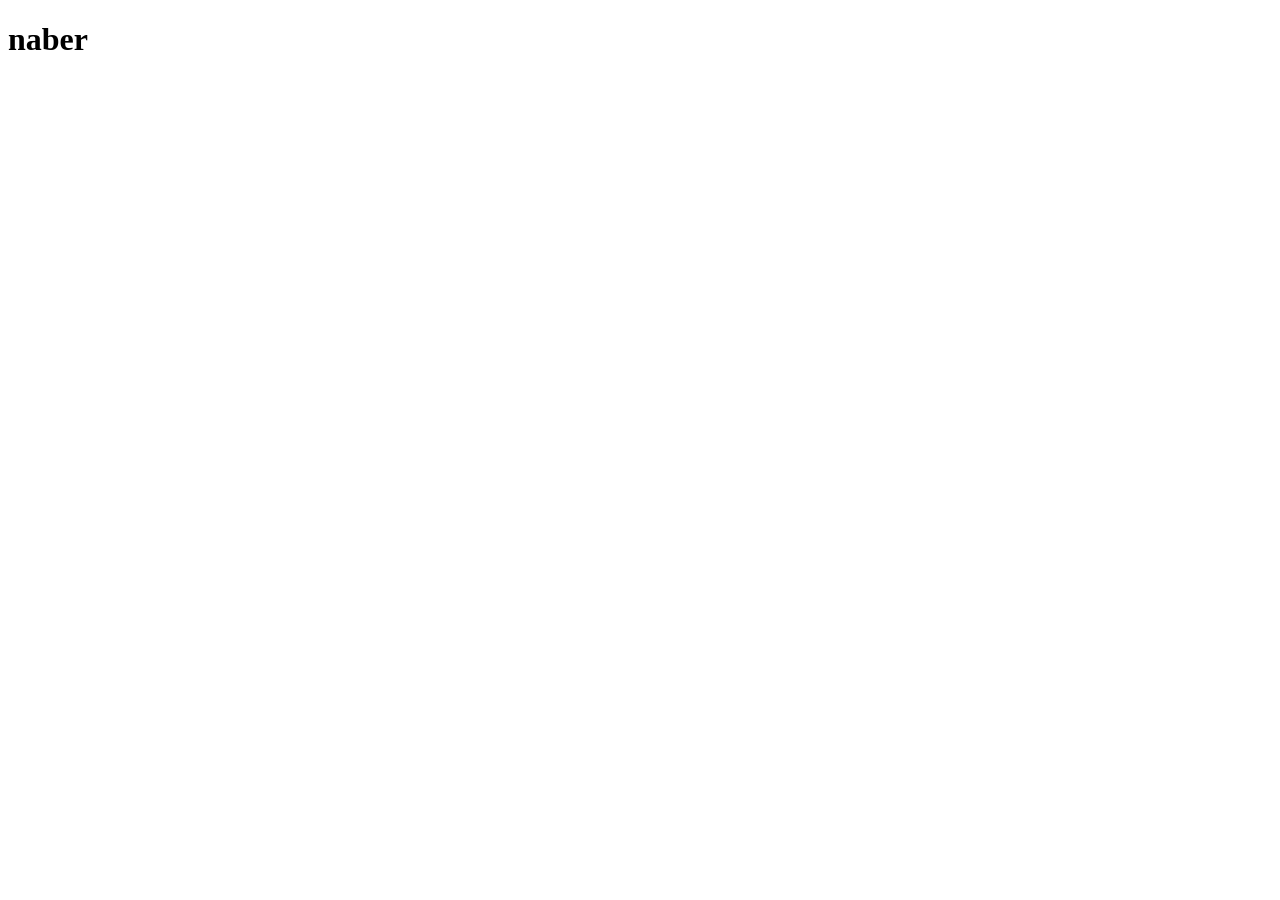
==== site/index.html @ a6cca184 "commir" ====
<!doctype html>
<html lang="tr">
<head>
    <meta charset="UTF-8">
    <meta name="viewport" content="width=device-width, initial-scale=1.0">
    <title>AIHEXSA</title>

    <link rel="stylesheet" href="css/style.css">
</head>
<body>

<h1>naber</h1>

<script src="js/app.js"></script>
</body>
</html>
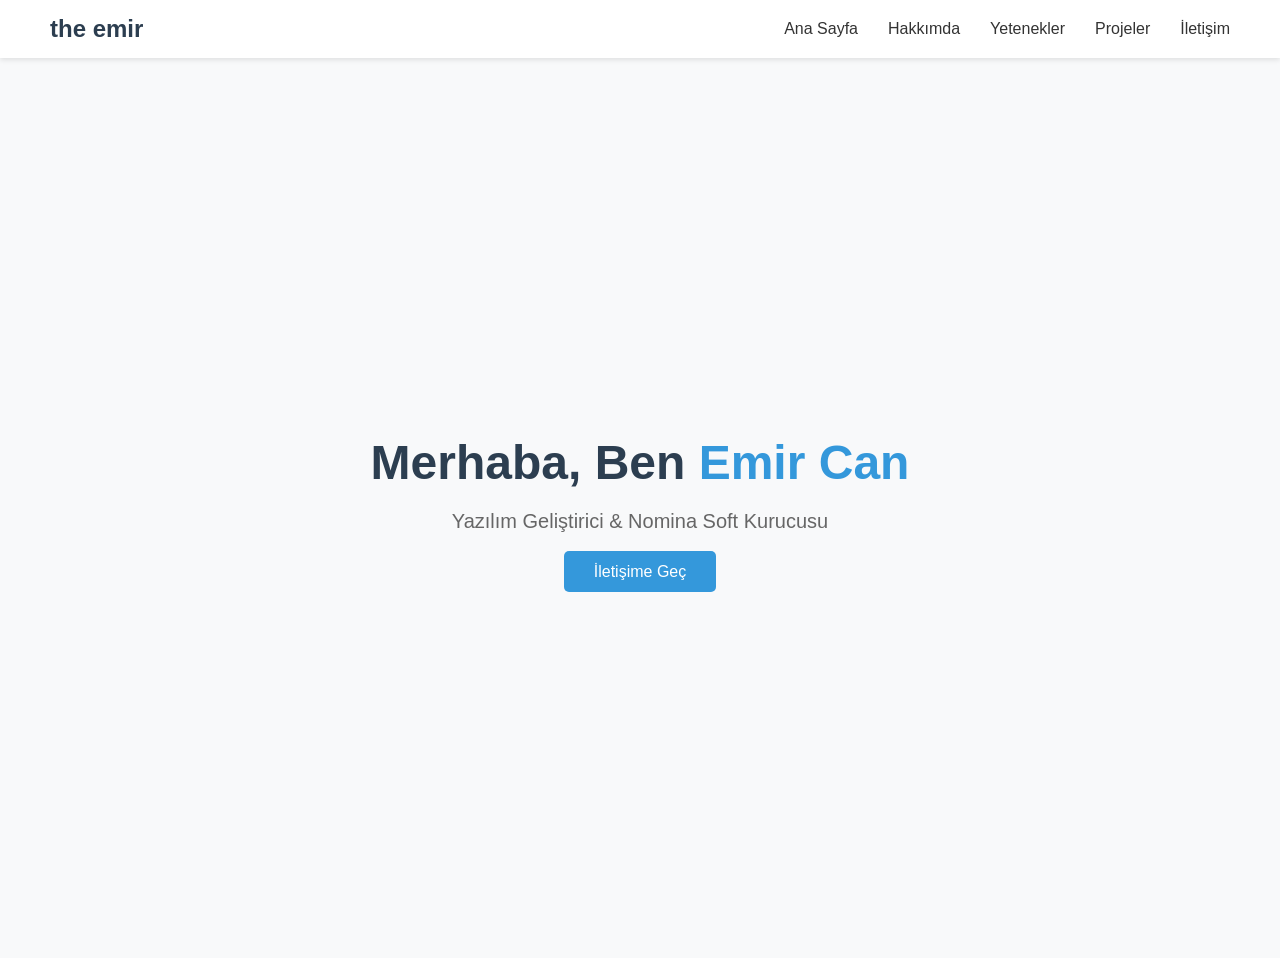
==== commit a716473c: "bla" ====
--- a/site/index.html
+++ b/site/index.html
@@ -1,16 +1,61 @@
-<!doctype html>
+<!DOCTYPE html>
 <html lang="tr">
 <head>
     <meta charset="UTF-8">
-    <meta name="viewport" content="width=device-width, initial-scale=1.0">
-    <title>AIHEXSA</title>
+    <meta name="viewport"
+          content="width=device-width, initial-scale=1.0">
 
-    <link rel="stylesheet" href="css/style.css">
+    <!-- SEO -->
+    <meta name="description"
+          content="Emir Can - Yazılım Geliştirici">
+    <meta name="keywords"
+          content="yazılım, web, mobil, Emir Can">
+    <meta name="author" content="Emir Can">
+
+    <title>Emir Can | Portfolio</title>
+
+    <!-- External CSS -->
+    <link rel="stylesheet" href="style.css">
 </head>
 <body>
 
-<h1>naber</h1>
+<!-- NAVBAR -->
+    <nav id="navbar">
 
-<script src="js/app.js"></script>
+        <div class="nav-logo">
+            <h2>the emir</h2>
+        </div>
+
+        <ul class="nav-links">
+            <li><a href="#hero">Ana Sayfa</a></li>
+            <li><a href="#hakkimda">Hakkımda</a></li>
+            <li><a href="#yetenekler">Yetenekler</a></li>
+            <li><a href="#projeler">Projeler</a></li>
+            <li><a href="#iletisim">İletişim</a></li>
+        </ul>
+
+    </nav>
+
+
+<!-- HERO -->
+<!-- HERO -->
+<section id="hero">
+    <div class="hero-content">
+        <h1>Merhaba, Ben <span>Emir Can</span></h1>
+        <p>Yazılım Geliştirici & Nomina Soft Kurucusu</p>
+        <a href="#iletisim">İletişime Geç</a>
+    </div>
+</section>
+<!-- HAKKIMDA -->
+
+<!-- YETENEKLERİM -->
+
+<!-- PROJELERİM -->
+
+<!-- İLETİŞİM -->
+
+<!-- FOOTER -->
+
+<script src="app.js"></script>
 </body>
 </html>
--- a/site/style.css
+++ b/site/style.css
@@ -0,0 +1,89 @@
+/* GENEL */
+* {
+    margin: 0;
+    padding: 0;
+    box-sizing: border-box;
+}
+
+body {
+    font-family: Arial, sans-serif;
+    color: #333;
+    background-color: #fff;
+    scroll-behavior: smooth;
+}
+
+/* NAVBAR */
+#navbar {
+    display: flex;
+    justify-content: space-between;
+    align-items: center;
+    padding: 15px 50px;
+    background-color: #fff;
+    box-shadow: 0 2px 5px rgba(0,0,0,0.1);
+    position: sticky;
+    top: 0;
+    z-index: 100;
+}
+
+#navbar .nav-logo h2 {
+    color: #2c3e50;
+    font-size: 24px;
+}
+
+#navbar .nav-links {
+    list-style: none;
+    display: flex;
+    gap: 30px;
+}
+
+#navbar .nav-links a {
+    text-decoration: none;
+    color: #333;
+    font-size: 16px;
+    font-weight: 500;
+    transition: color 0.3s;
+}
+
+#navbar .nav-links a:hover {
+    color: #3498db;
+}
+
+/* HERO */
+#hero {
+    height: 100vh;
+    display: flex;
+    justify-content: center;
+    align-items: center;
+    text-align: center;
+    background-color: #f8f9fa;
+}
+
+.hero-content h1 {
+    font-size: 48px;
+    color: #2c3e50;
+    margin-bottom: 20px;
+}
+
+.hero-content h1 span {
+    color: #3498db;
+}
+
+.hero-content p {
+    font-size: 20px;
+    color: #666;
+    margin-bottom: 30px;
+}
+
+.hero-content a {
+    text-decoration: none;
+    background-color: #3498db;
+    color: white;
+    padding: 12px 30px;
+    border-radius: 5px;
+    font-size: 16px;
+    transition: background-color 0.3s;
+}
+
+.hero-content a:hover {
+    background-color: #2980b9;
+}
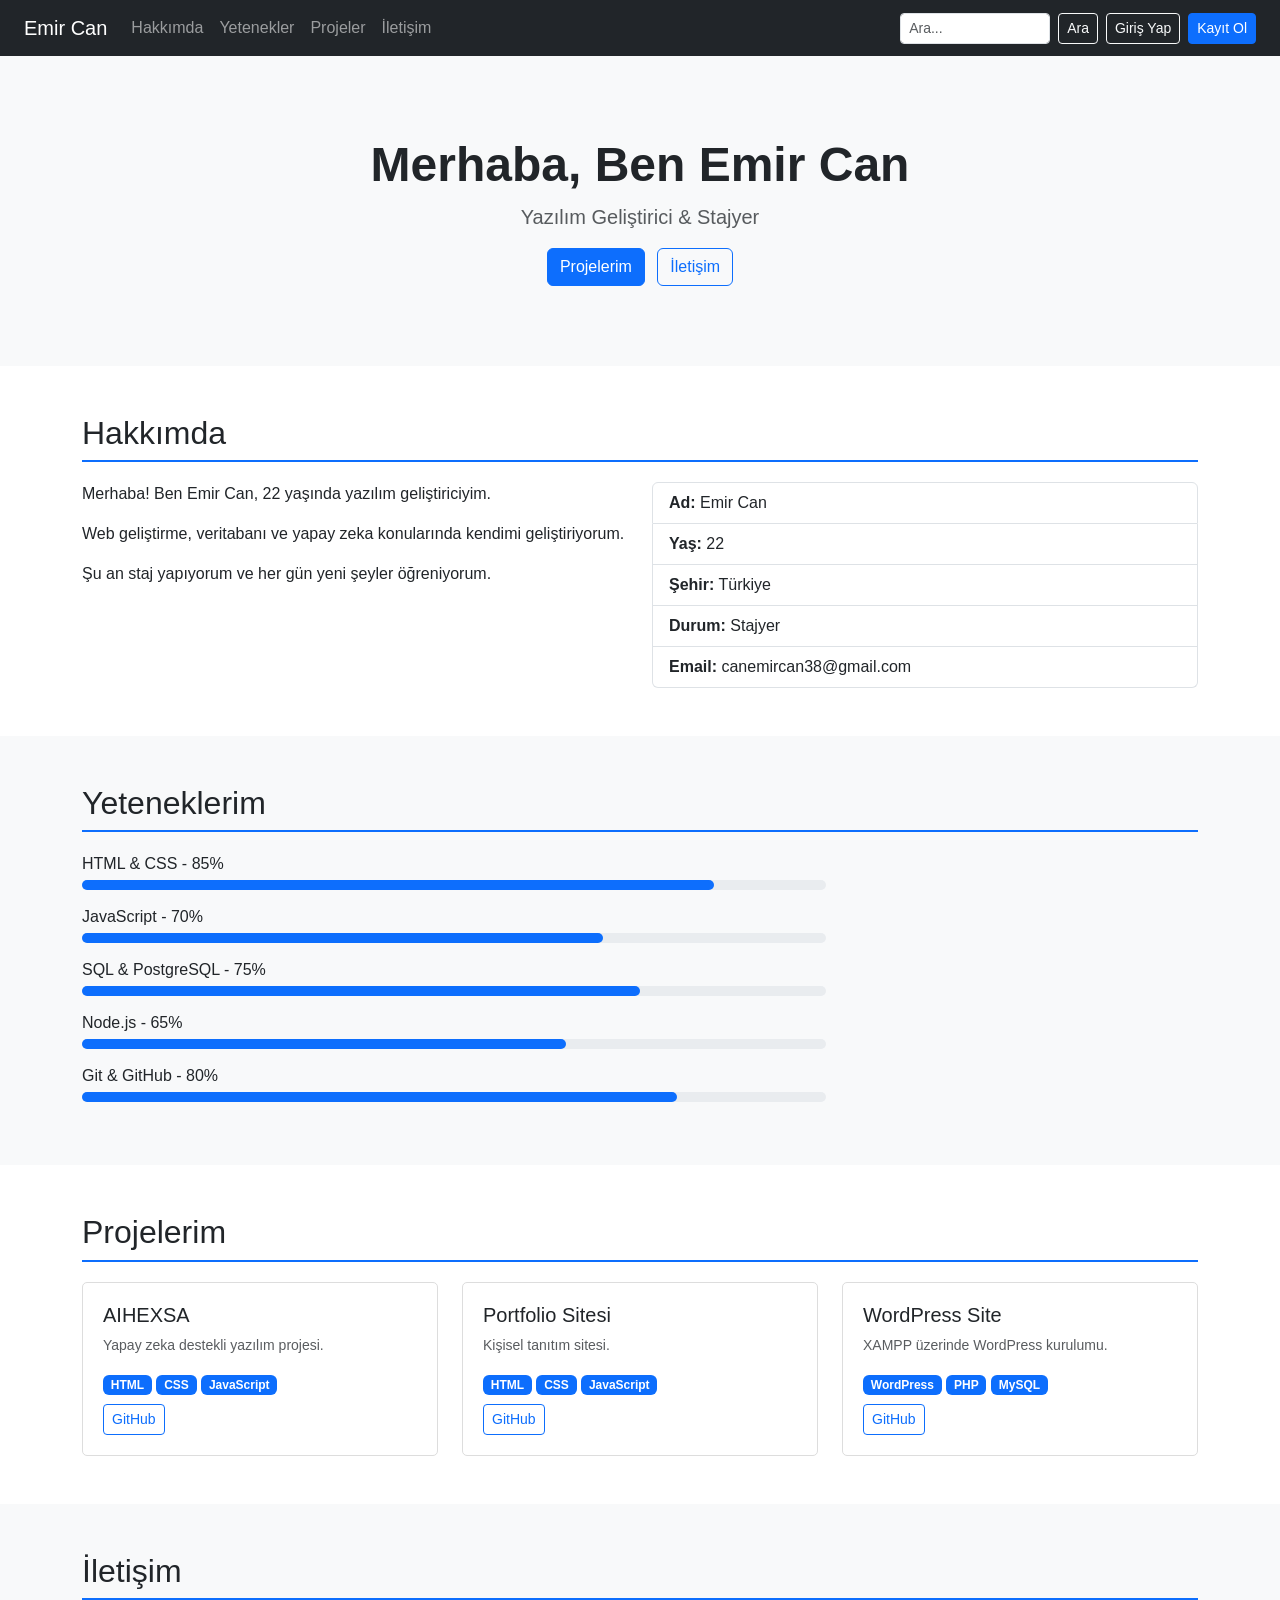
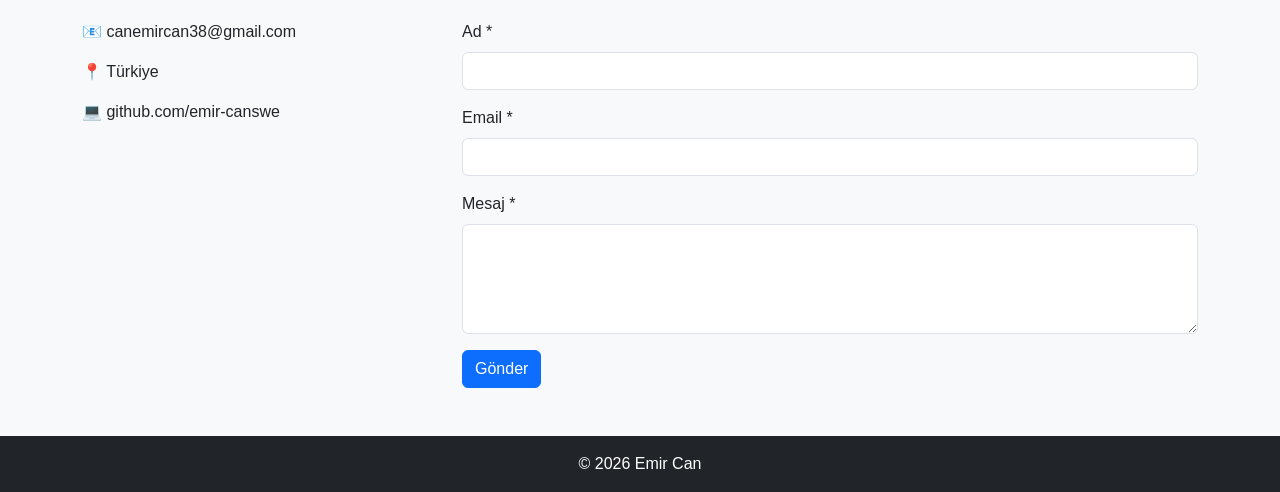
==== commit ff2d047b: "bla" ====
--- a/site/index.html
+++ b/site/index.html
@@ -2,60 +2,466 @@
 <html lang="tr">
 <head>
     <meta charset="UTF-8">
-    <meta name="viewport"
-          content="width=device-width, initial-scale=1.0">
-
-    <!-- SEO -->
-    <meta name="description"
-          content="Emir Can - Yazılım Geliştirici">
-    <meta name="keywords"
-          content="yazılım, web, mobil, Emir Can">
+    <meta name="viewport" content="width=device-width, initial-scale=1.0">
+    <meta name="description" content="Emir Can - Yazılım Geliştirici">
     <meta name="author" content="Emir Can">
-
     <title>Emir Can | Portfolio</title>
 
-    <!-- External CSS -->
-    <link rel="stylesheet" href="style.css">
+    <!-- Bootstrap 5 CSS -->
+    <link rel="stylesheet" href="https://cdn.jsdelivr.net/npm/bootstrap@5.3.0/dist/css/bootstrap.min.css">
+
+    <!-- Internal CSS -->
+    <style>
+        body {
+            font-family: Arial, sans-serif;
+        }
+
+        /* SKILL BAR */
+        .skill-bar {
+            background-color: #e9ecef;
+            height: 10px;
+            border-radius: 5px;
+            margin-bottom: 15px;
+        }
+
+        .skill-fill {
+            background-color: #0d6efd;
+            height: 10px;
+            border-radius: 5px;
+        }
+
+        /* HERO */
+        #hero {
+            background-color: #f8f9fa;
+            padding: 80px 20px;
+            text-align: center;
+        }
+
+        /* SECTIONS */
+        .section-title {
+            border-bottom: 2px solid #0d6efd;
+            padding-bottom: 8px;
+            margin-bottom: 20px;
+        }
+
+        /* PROJECT CARD */
+        .project-card {
+            border: 1px solid #ddd;
+            border-radius: 5px;
+            padding: 20px;
+            height: 100%;
+        }
+
+        /* PAGE SYSTEM */
+        .page {
+            display: none;
+        }
+
+        .page.active {
+            display: block;
+        }
+    </style>
 </head>
 <body>
 
 <!-- NAVBAR -->
-    <nav id="navbar">
-
-        <div class="nav-logo">
-            <h2>the emir</h2>
-        </div>
-
-        <ul class="nav-links">
-            <li><a href="#hero">Ana Sayfa</a></li>
-            <li><a href="#hakkimda">Hakkımda</a></li>
-            <li><a href="#yetenekler">Yetenekler</a></li>
-            <li><a href="#projeler">Projeler</a></li>
-            <li><a href="#iletisim">İletişim</a></li>
+<nav class="navbar navbar-expand-lg navbar-dark bg-dark px-4">
+    <a class="navbar-brand" href="#" onclick="showPage('home')">Emir Can</a>
+    <button class="navbar-toggler" type="button" data-bs-toggle="collapse" data-bs-target="#navMenu">
+        <span class="navbar-toggler-icon"></span>
+    </button>
+    <div class="collapse navbar-collapse" id="navMenu">
+        <ul class="navbar-nav me-auto">
+            <li class="nav-item"><a class="nav-link" href="#hakkimda" onclick="showPage('home')">Hakkımda</a></li>
+            <li class="nav-item"><a class="nav-link" href="#yetenekler" onclick="showPage('home')">Yetenekler</a></li>
+            <li class="nav-item"><a class="nav-link" href="#projeler" onclick="showPage('home')">Projeler</a></li>
+            <li class="nav-item"><a class="nav-link" href="#iletisim" onclick="showPage('home')">İletişim</a></li>
         </ul>
-
-    </nav>
-
-
-<!-- HERO -->
-<!-- HERO -->
-<section id="hero">
-    <div class="hero-content">
-        <h1>Merhaba, Ben <span>Emir Can</span></h1>
-        <p>Yazılım Geliştirici & Nomina Soft Kurucusu</p>
-        <a href="#iletisim">İletişime Geç</a>
+        <div class="d-flex gap-2 align-items-center">
+            <input class="form-control form-control-sm" type="text" id="searchInput" placeholder="Ara..." style="width:150px">
+            <button class="btn btn-sm btn-outline-light" onclick="ara()">Ara</button>
+            <button class="btn btn-sm btn-outline-light" onclick="showPage('login')">Giriş Yap</button>
+            <button class="btn btn-sm btn-primary" onclick="showPage('register')">Kayıt Ol</button>
+        </div>
     </div>
-</section>
-<!-- HAKKIMDA -->
-
-<!-- YETENEKLERİM -->
-
-<!-- PROJELERİM -->
-
-<!-- İLETİŞİM -->
-
-<!-- FOOTER -->
-
-<script src="app.js"></script>
+</nav>
+
+<!-- ===== ANA SAYFA ===== -->
+<div id="page-home" class="page active">
+
+    <!-- HERO -->
+    <div id="hero">
+        <h1 class="display-5 fw-bold">Merhaba, Ben Emir Can</h1>
+        <p class="lead text-muted">Yazılım Geliştirici & Stajyer</p>
+        <a href="#projeler" class="btn btn-primary me-2" onclick="showPage('home')">Projelerim</a>
+        <a href="#iletisim" class="btn btn-outline-primary" onclick="showPage('home')">İletişim</a>
+    </div>
+
+    <!-- HAKKIMDA -->
+    <section id="hakkimda" class="py-5">
+        <div class="container">
+            <h2 class="section-title">Hakkımda</h2>
+            <div class="row">
+                <div class="col-md-6">
+                    <p>Merhaba! Ben Emir Can, 22 yaşında yazılım geliştiriciyim.</p>
+                    <p>Web geliştirme, veritabanı ve yapay zeka konularında kendimi geliştiriyorum.</p>
+                    <p>Şu an staj yapıyorum ve her gün yeni şeyler öğreniyorum.</p>
+                </div>
+                <div class="col-md-6">
+                    <ul class="list-group">
+                        <li class="list-group-item"><strong>Ad:</strong> Emir Can</li>
+                        <li class="list-group-item"><strong>Yaş:</strong> 22</li>
+                        <li class="list-group-item"><strong>Şehir:</strong> Türkiye</li>
+                        <li class="list-group-item"><strong>Durum:</strong> Stajyer</li>
+                        <li class="list-group-item"><strong>Email:</strong> canemircan38@gmail.com</li>
+                    </ul>
+                </div>
+            </div>
+        </div>
+    </section>
+
+    <!-- YETENEKLERİM -->
+    <section id="yetenekler" class="py-5 bg-light">
+        <div class="container">
+            <h2 class="section-title">Yeteneklerim</h2>
+            <div class="col-md-8">
+                <p class="mb-1">HTML & CSS - 85%</p>
+                <div class="skill-bar"><div class="skill-fill" style="width:85%"></div></div>
+
+                <p class="mb-1">JavaScript - 70%</p>
+                <div class="skill-bar"><div class="skill-fill" style="width:70%"></div></div>
+
+                <p class="mb-1">SQL & PostgreSQL - 75%</p>
+                <div class="skill-bar"><div class="skill-fill" style="width:75%"></div></div>
+
+                <p class="mb-1">Node.js - 65%</p>
+                <div class="skill-bar"><div class="skill-fill" style="width:65%"></div></div>
+
+                <p class="mb-1">Git & GitHub - 80%</p>
+                <div class="skill-bar"><div class="skill-fill" style="width:80%"></div></div>
+            </div>
+        </div>
+    </section>
+
+    <!-- PROJELERİM -->
+    <section id="projeler" class="py-5">
+        <div class="container">
+            <h2 class="section-title">Projelerim</h2>
+            <div class="row g-4">
+                <div class="col-md-4">
+                    <div class="project-card">
+                        <h5>AIHEXSA</h5>
+                        <p class="text-muted small">Yapay zeka destekli yazılım projesi.</p>
+                        <div class="mb-2">
+                            <span class="badge bg-primary">HTML</span>
+                            <span class="badge bg-primary">CSS</span>
+                            <span class="badge bg-primary">JavaScript</span>
+                        </div>
+                        <a href="https://github.com/emir-canswe/AIHEXSA" target="_blank" class="btn btn-sm btn-outline-primary">GitHub</a>
+                    </div>
+                </div>
+                <div class="col-md-4">
+                    <div class="project-card">
+                        <h5>Portfolio Sitesi</h5>
+                        <p class="text-muted small">Kişisel tanıtım sitesi.</p>
+                        <div class="mb-2">
+                            <span class="badge bg-primary">HTML</span>
+                            <span class="badge bg-primary">CSS</span>
+                            <span class="badge bg-primary">JavaScript</span>
+                        </div>
+                        <a href="#" class="btn btn-sm btn-outline-primary">GitHub</a>
+                    </div>
+                </div>
+                <div class="col-md-4">
+                    <div class="project-card">
+                        <h5>WordPress Site</h5>
+                        <p class="text-muted small">XAMPP üzerinde WordPress kurulumu.</p>
+                        <div class="mb-2">
+                            <span class="badge bg-primary">WordPress</span>
+                            <span class="badge bg-primary">PHP</span>
+                            <span class="badge bg-primary">MySQL</span>
+                        </div>
+                        <a href="#" class="btn btn-sm btn-outline-primary">GitHub</a>
+                    </div>
+                </div>
+            </div>
+        </div>
+    </section>
+
+    <!-- İLETİŞİM -->
+    <section id="iletisim" class="py-5 bg-light">
+        <div class="container">
+            <h2 class="section-title">İletişim</h2>
+            <div class="row">
+                <div class="col-md-4">
+                    <p>📧 canemircan38@gmail.com</p>
+                    <p>📍 Türkiye</p>
+                    <p>💻 github.com/emir-canswe</p>
+                </div>
+                <div class="col-md-8">
+                    <form id="contactForm">
+                        <div class="mb-3">
+                            <label class="form-label">Ad *</label>
+                            <input type="text" class="form-control" id="cName">
+                            <div class="text-danger small" id="cNameErr" style="display:none">Zorunlu alan!</div>
+                        </div>
+                        <div class="mb-3">
+                            <label class="form-label">Email *</label>
+                            <input type="email" class="form-control" id="cEmail">
+                            <div class="text-danger small" id="cEmailErr" style="display:none">Geçerli email girin!</div>
+                        </div>
+                        <div class="mb-3">
+                            <label class="form-label">Mesaj *</label>
+                            <textarea class="form-control" id="cMsg" rows="4"></textarea>
+                            <div class="text-danger small" id="cMsgErr" style="display:none">Zorunlu alan!</div>
+                        </div>
+                        <button type="submit" class="btn btn-primary">Gönder</button>
+                        <div class="text-success mt-2" id="formOk" style="display:none">Mesajınız gönderildi!</div>
+                    </form>
+                </div>
+            </div>
+        </div>
+    </section>
+
+    <!-- FOOTER -->
+    <footer class="bg-dark text-white text-center py-3">
+        <p class="mb-0">© 2026 Emir Can</p>
+    </footer>
+
+</div>
+
+<!-- ===== LOGIN SAYFASI ===== -->
+<div id="page-login" class="page">
+    <div class="container">
+        <div class="row justify-content-center mt-5">
+            <div class="col-md-5">
+                <div class="card shadow-sm">
+                    <div class="card-body p-4">
+                        <h4 class="card-title mb-4 text-center">Giriş Yap</h4>
+                        <form id="loginForm">
+                            <div class="mb-3">
+                                <label class="form-label">Email *</label>
+                                <input type="email" class="form-control" id="lEmail" placeholder="Email adresiniz">
+                                <div class="text-danger small" id="lEmailErr" style="display:none">Geçerli email girin!</div>
+                            </div>
+                            <div class="mb-3">
+                                <label class="form-label">Şifre *</label>
+                                <input type="password" class="form-control" id="lPass" placeholder="Şifreniz">
+                                <div class="text-danger small" id="lPassErr" style="display:none">Min. 6 karakter!</div>
+                            </div>
+                            <div class="d-grid">
+                                <button type="submit" class="btn btn-primary">Giriş Yap</button>
+                            </div>
+                            <div class="text-success text-center mt-2" id="loginOk" style="display:none">Giriş başarılı!</div>
+                        </form>
+                        <hr>
+                        <p class="text-center text-muted small mb-0">
+                            Hesabın yok mu?
+                            <a href="#" onclick="showPage('register')">Kayıt Ol</a>
+                        </p>
+                    </div>
+                </div>
+                <div class="text-center mt-3">
+                    <a href="#" onclick="showPage('home')" class="text-muted small">← Ana Sayfaya Dön</a>
+                </div>
+            </div>
+        </div>
+    </div>
+</div>
+
+<!-- ===== REGISTER SAYFASI ===== -->
+<div id="page-register" class="page">
+    <div class="container">
+        <div class="row justify-content-center mt-5">
+            <div class="col-md-5">
+                <div class="card shadow-sm">
+                    <div class="card-body p-4">
+                        <h4 class="card-title mb-4 text-center">Kayıt Ol</h4>
+                        <form id="registerForm">
+                            <div class="mb-3">
+                                <label class="form-label">Ad Soyad *</label>
+                                <input type="text" class="form-control" id="rName" placeholder="Adınız Soyadınız">
+                                <div class="text-danger small" id="rNameErr" style="display:none">Zorunlu alan!</div>
+                            </div>
+                            <div class="mb-3">
+                                <label class="form-label">Email *</label>
+                                <input type="email" class="form-control" id="rEmail" placeholder="Email adresiniz">
+                                <div class="text-danger small" id="rEmailErr" style="display:none">Geçerli email girin!</div>
+                            </div>
+                            <div class="mb-3">
+                                <label class="form-label">Şifre *</label>
+                                <input type="password" class="form-control" id="rPass" placeholder="Min. 6 karakter">
+                                <div class="text-danger small" id="rPassErr" style="display:none">Min. 6 karakter!</div>
+                            </div>
+                            <div class="d-grid">
+                                <button type="submit" class="btn btn-primary">Kayıt Ol</button>
+                            </div>
+                            <div class="text-success text-center mt-2" id="registerOk" style="display:none">Kayıt başarılı!</div>
+                        </form>
+                        <hr>
+                        <p class="text-center text-muted small mb-0">
+                            Zaten hesabın var mı?
+                            <a href="#" onclick="showPage('login')">Giriş Yap</a>
+                        </p>
+                    </div>
+                </div>
+                <div class="text-center mt-3">
+                    <a href="#" onclick="showPage('home')" class="text-muted small">← Ana Sayfaya Dön</a>
+                </div>
+            </div>
+        </div>
+    </div>
+</div>
+
+<!-- Bootstrap JS -->
+<script src="https://cdn.jsdelivr.net/npm/bootstrap@5.3.0/dist/js/bootstrap.bundle.min.js"></script>
+
+<script>
+
+    // Sayfa göster/gizle
+    function showPage(page) {
+        document.getElementById('page-home').classList.remove('active');
+        document.getElementById('page-login').classList.remove('active');
+        document.getElementById('page-register').classList.remove('active');
+        document.getElementById('page-' + page).classList.add('active');
+        window.scrollTo(0, 0);
+    }
+
+    // Login Form
+    document.getElementById('loginForm').onsubmit = function(e) {
+        e.preventDefault();
+        var ok = true;
+
+        var email = document.getElementById('lEmail').value;
+        var pass = document.getElementById('lPass').value;
+
+        if (!email || !email.includes('@')) {
+            document.getElementById('lEmailErr').style.display = 'block';
+            ok = false;
+        } else {
+            document.getElementById('lEmailErr').style.display = 'none';
+        }
+
+        if (!pass || pass.length < 6) {
+            document.getElementById('lPassErr').style.display = 'block';
+            ok = false;
+        } else {
+            document.getElementById('lPassErr').style.display = 'none';
+        }
+
+        if (ok) {
+            document.getElementById('loginOk').style.display = 'block';
+            setTimeout(function() {
+                showPage('home');
+                document.getElementById('loginOk').style.display = 'none';
+                document.getElementById('loginForm').reset();
+            }, 1500);
+        }
+    };
+
+    // Register Form
+    document.getElementById('registerForm').onsubmit = function(e) {
+        e.preventDefault();
+        var ok = true;
+
+        var name = document.getElementById('rName').value;
+        var email = document.getElementById('rEmail').value;
+        var pass = document.getElementById('rPass').value;
+
+        if (!name.trim()) {
+            document.getElementById('rNameErr').style.display = 'block';
+            ok = false;
+        } else {
+            document.getElementById('rNameErr').style.display = 'none';
+        }
+
+        if (!email || !email.includes('@')) {
+            document.getElementById('rEmailErr').style.display = 'block';
+            ok = false;
+        } else {
+            document.getElementById('rEmailErr').style.display = 'none';
+        }
+
+        if (!pass || pass.length < 6) {
+            document.getElementById('rPassErr').style.display = 'block';
+            ok = false;
+        } else {
+            document.getElementById('rPassErr').style.display = 'none';
+        }
+
+        if (ok) {
+            document.getElementById('registerOk').style.display = 'block';
+            setTimeout(function() {
+                showPage('login');
+                document.getElementById('registerOk').style.display = 'none';
+                document.getElementById('registerForm').reset();
+            }, 1500);
+        }
+    };
+
+    // Contact Form
+    document.getElementById('contactForm').onsubmit = function(e) {
+        e.preventDefault();
+        var ok = true;
+
+        var name = document.getElementById('cName').value;
+        var email = document.getElementById('cEmail').value;
+        var msg = document.getElementById('cMsg').value;
+
+        if (!name.trim()) {
+            document.getElementById('cNameErr').style.display = 'block';
+            ok = false;
+        } else {
+            document.getElementById('cNameErr').style.display = 'none';
+        }
+
+        if (!email || !email.includes('@')) {
+            document.getElementById('cEmailErr').style.display = 'block';
+            ok = false;
+        } else {
+            document.getElementById('cEmailErr').style.display = 'none';
+        }
+
+        if (!msg.trim()) {
+            document.getElementById('cMsgErr').style.display = 'block';
+            ok = false;
+        } else {
+            document.getElementById('cMsgErr').style.display = 'none';
+        }
+
+        if (ok) {
+            document.getElementById('formOk').style.display = 'block';
+            document.getElementById('contactForm').reset();
+            setTimeout(function() {
+                document.getElementById('formOk').style.display = 'none';
+            }, 3000);
+        }
+    };
+
+    // Arama
+    function ara() {
+        var q = document.getElementById('searchInput').value.toLowerCase().trim();
+        var map = {
+            'hakkimda': 'hakkimda',
+            'hakkımda': 'hakkimda',
+            'yetenekler': 'yetenekler',
+            'projeler': 'projeler',
+            'iletisim': 'iletisim',
+            'iletişim': 'iletisim'
+        };
+        if (map[q]) {
+            showPage('home');
+            setTimeout(function() {
+                document.getElementById(map[q]).scrollIntoView({ behavior: 'smooth' });
+            }, 100);
+        }
+    }
+
+    document.getElementById('searchInput').onkeypress = function(e) {
+        if (e.key === 'Enter') ara();
+    };
+
+</script>
+
 </body>
 </html>
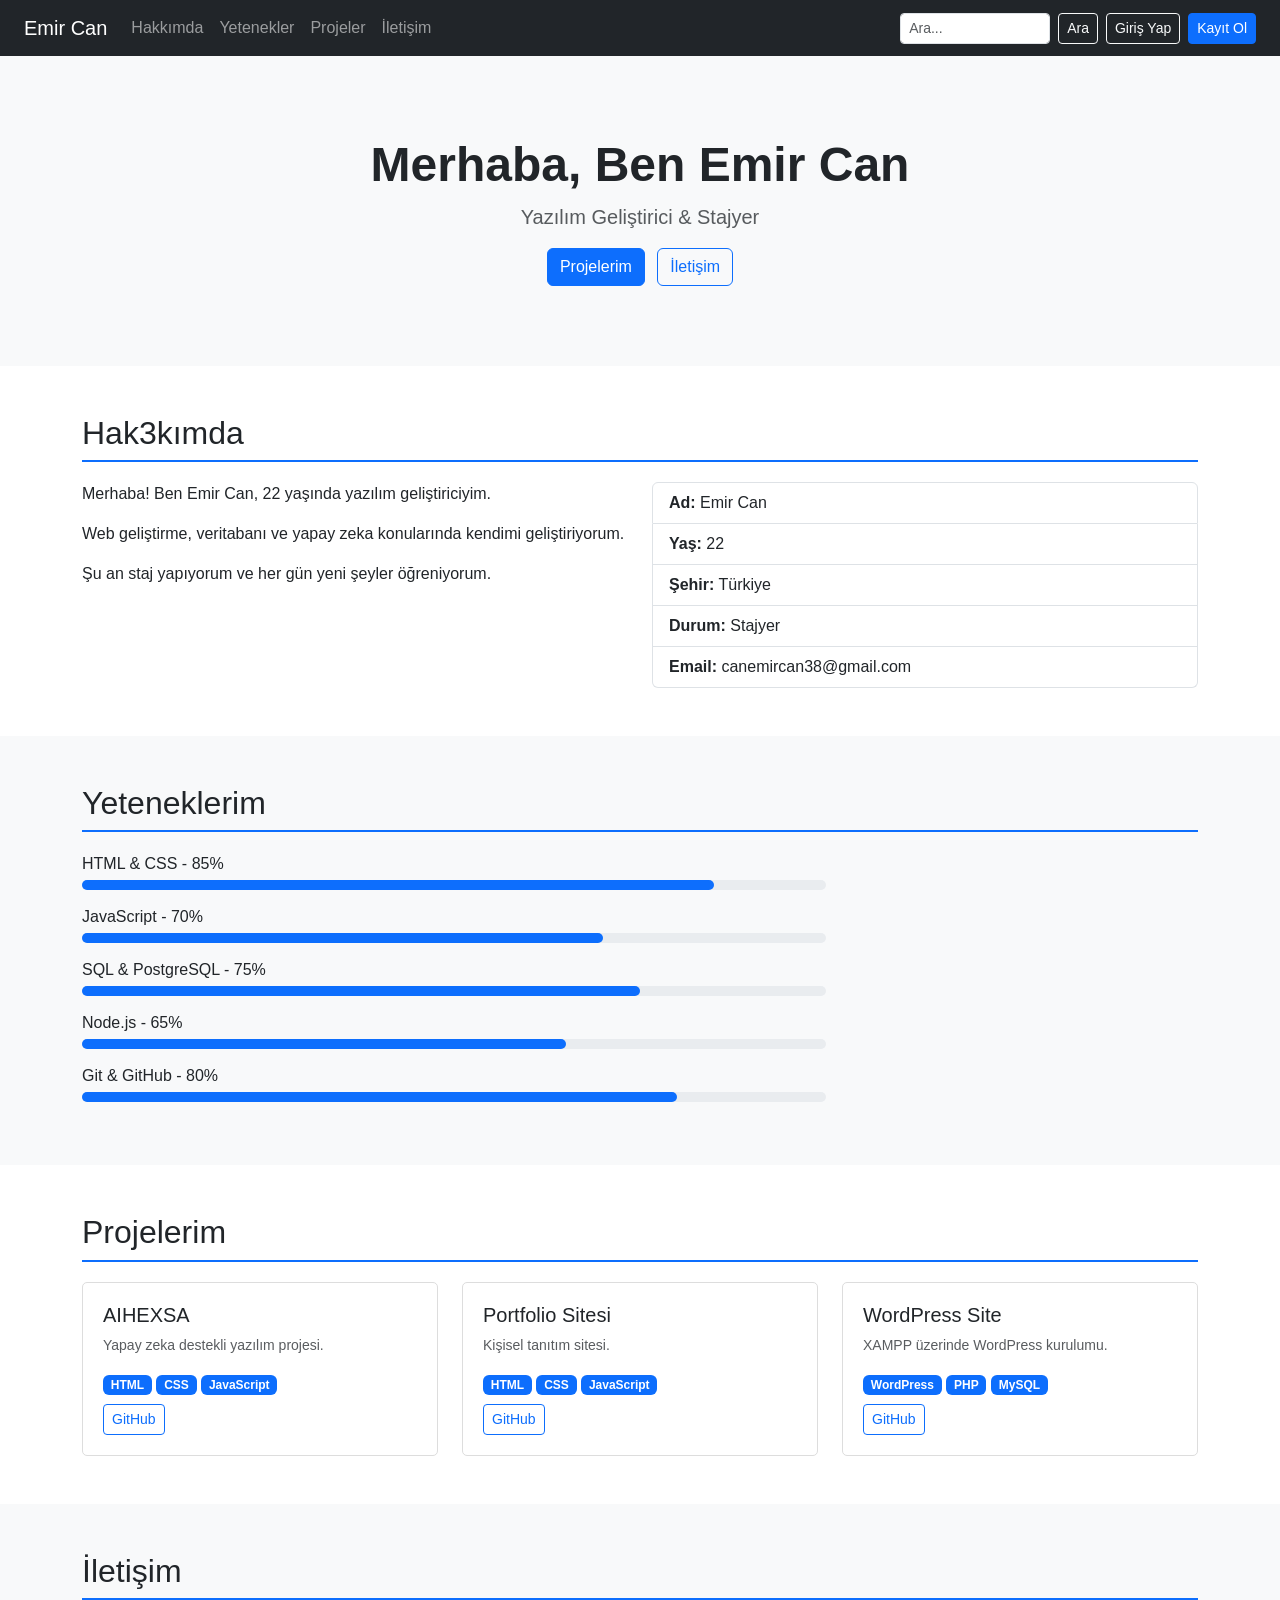
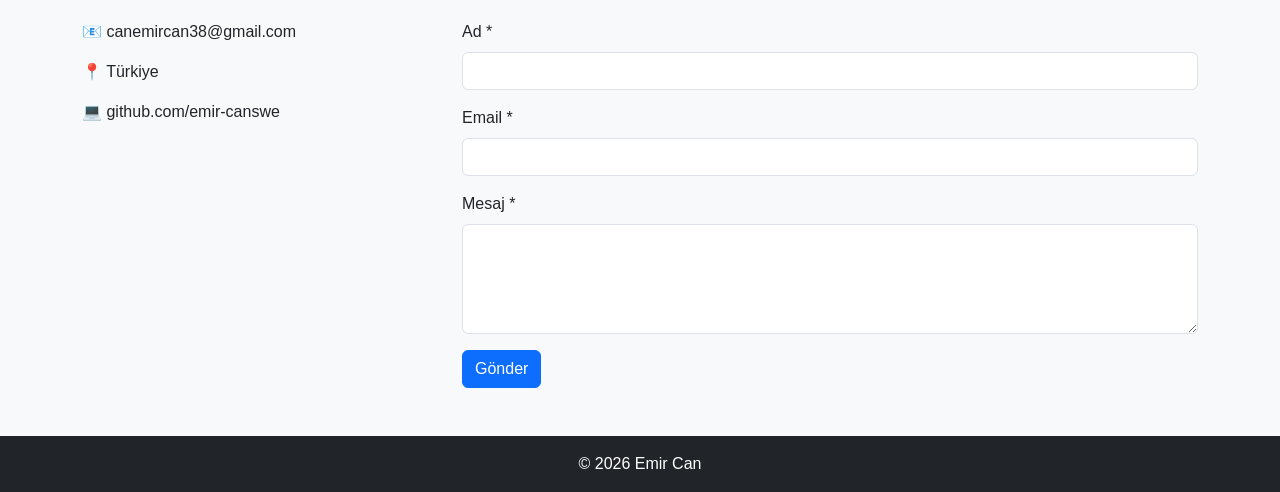
==== commit 358f2653: "bla" ====
--- a/site/index.html
+++ b/site/index.html
@@ -7,16 +7,16 @@
     <meta name="author" content="Emir Can">
     <title>Emir Can | Portfolio</title>
 
-    <!-- Bootstrap 5 CSS -->
+
     <link rel="stylesheet" href="https://cdn.jsdelivr.net/npm/bootstrap@5.3.0/dist/css/bootstrap.min.css">
 
-    <!-- Internal CSS -->
+
     <style>
         body {
             font-family: Arial, sans-serif;
         }
 
-        /* SKILL BAR */
+
         .skill-bar {
             background-color: #e9ecef;
             height: 10px;
@@ -30,21 +30,20 @@
             border-radius: 5px;
         }
 
-        /* HERO */
         #hero {
             background-color: #f8f9fa;
             padding: 80px 20px;
             text-align: center;
         }
 
-        /* SECTIONS */
+
         .section-title {
             border-bottom: 2px solid #0d6efd;
             padding-bottom: 8px;
             margin-bottom: 20px;
         }
 
-        /* PROJECT CARD */
+
         .project-card {
             border: 1px solid #ddd;
             border-radius: 5px;
@@ -52,7 +51,7 @@
             height: 100%;
         }
 
-        /* PAGE SYSTEM */
+
         .page {
             display: none;
         }
@@ -64,7 +63,7 @@
 </head>
 <body>
 
-<!-- NAVBAR -->
+
 <nav class="navbar navbar-expand-lg navbar-dark bg-dark px-4">
     <a class="navbar-brand" href="#" onclick="showPage('home')">Emir Can</a>
     <button class="navbar-toggler" type="button" data-bs-toggle="collapse" data-bs-target="#navMenu">
@@ -86,7 +85,7 @@
     </div>
 </nav>
 
-<!-- ===== ANA SAYFA ===== -->
+
 <div id="page-home" class="page active">
 
     <!-- HERO -->
@@ -97,10 +96,10 @@
         <a href="#iletisim" class="btn btn-outline-primary" onclick="showPage('home')">İletişim</a>
     </div>
 
-    <!-- HAKKIMDA -->
+
     <section id="hakkimda" class="py-5">
         <div class="container">
-            <h2 class="section-title">Hakkımda</h2>
+            <h2 class="section-title">Hak3kımda</h2>
             <div class="row">
                 <div class="col-md-6">
                     <p>Merhaba! Ben Emir Can, 22 yaşında yazılım geliştiriciyim.</p>
@@ -120,7 +119,7 @@
         </div>
     </section>
 
-    <!-- YETENEKLERİM -->
+
     <section id="yetenekler" class="py-5 bg-light">
         <div class="container">
             <h2 class="section-title">Yeteneklerim</h2>
@@ -143,7 +142,7 @@
         </div>
     </section>
 
-    <!-- PROJELERİM -->
+
     <section id="projeler" class="py-5">
         <div class="container">
             <h2 class="section-title">Projelerim</h2>
@@ -188,7 +187,7 @@
         </div>
     </section>
 
-    <!-- İLETİŞİM -->
+
     <section id="iletisim" class="py-5 bg-light">
         <div class="container">
             <h2 class="section-title">İletişim</h2>
@@ -223,14 +222,13 @@
         </div>
     </section>
 
-    <!-- FOOTER -->
+
     <footer class="bg-dark text-white text-center py-3">
         <p class="mb-0">© 2026 Emir Can</p>
     </footer>
 
 </div>
 
-<!-- ===== LOGIN SAYFASI ===== -->
 <div id="page-login" class="page">
     <div class="container">
         <div class="row justify-content-center mt-5">
@@ -269,7 +267,6 @@
     </div>
 </div>
 
-<!-- ===== REGISTER SAYFASI ===== -->
 <div id="page-register" class="page">
     <div class="container">
         <div class="row justify-content-center mt-5">
@@ -313,7 +310,7 @@
     </div>
 </div>
 
-<!-- Bootstrap JS -->
+
 <script src="https://cdn.jsdelivr.net/npm/bootstrap@5.3.0/dist/js/bootstrap.bundle.min.js"></script>
 
 <script>
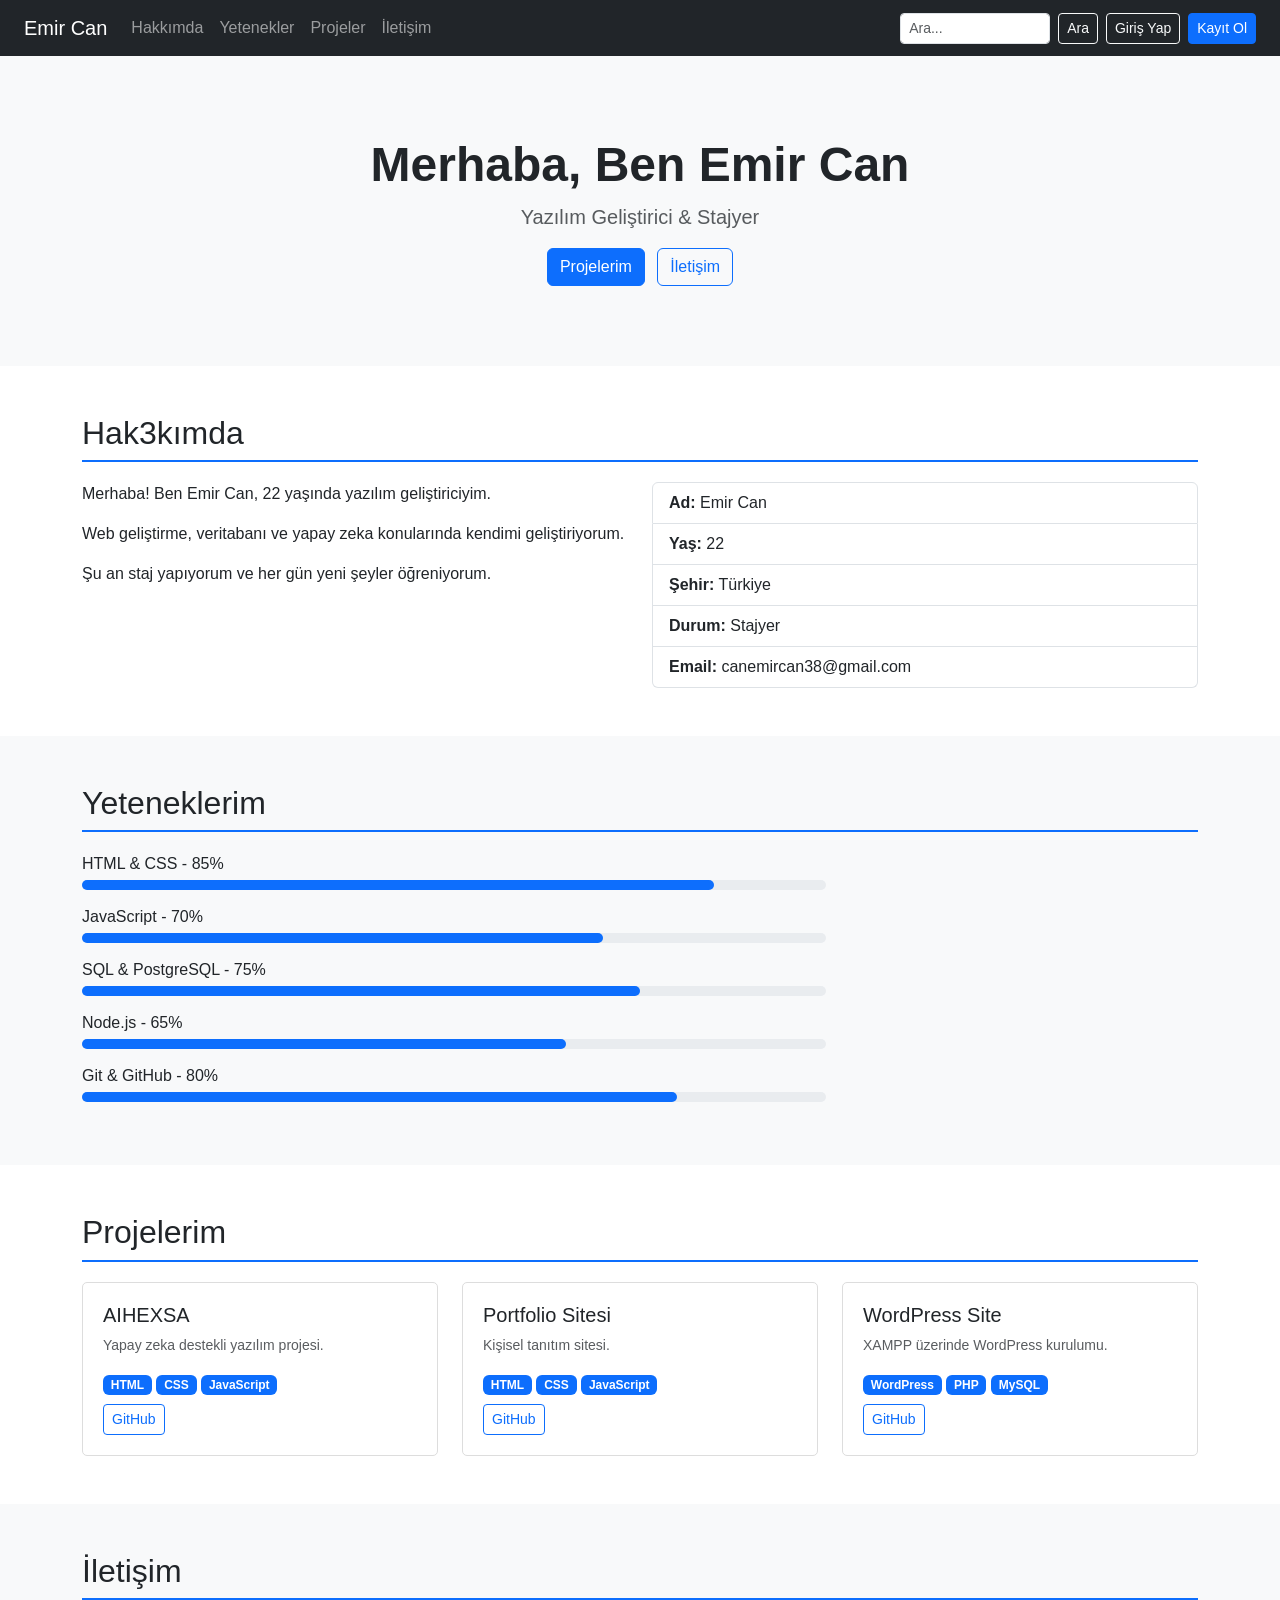
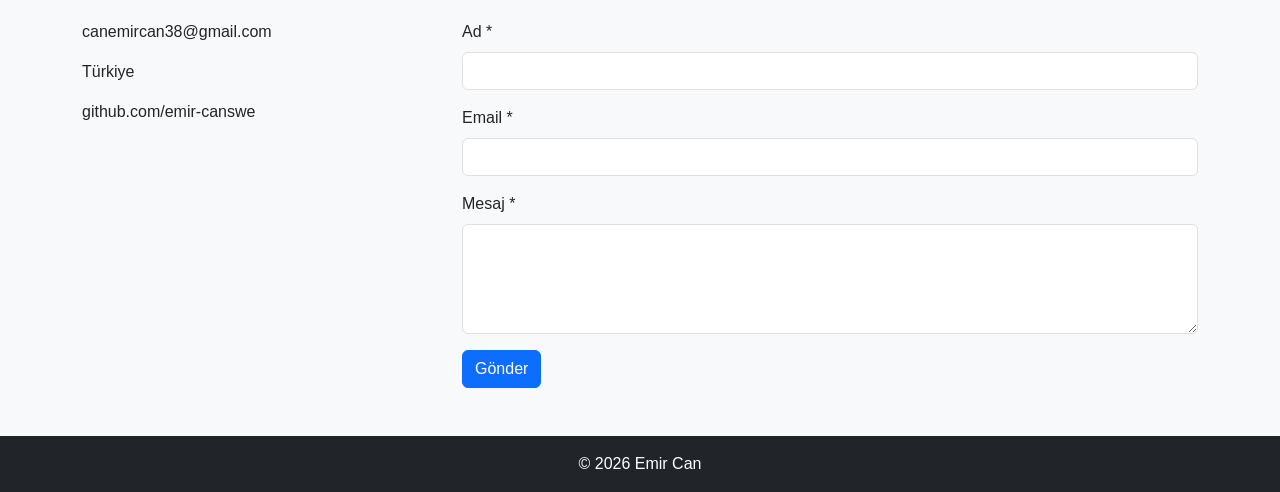
==== commit b11f397f: "bla" ====
--- a/site/index.html
+++ b/site/index.html
@@ -193,9 +193,9 @@
             <h2 class="section-title">İletişim</h2>
             <div class="row">
                 <div class="col-md-4">
-                    <p>📧 canemircan38@gmail.com</p>
-                    <p>📍 Türkiye</p>
-                    <p>💻 github.com/emir-canswe</p>
+                    <p> canemircan38@gmail.com</p>
+                    <p> Türkiye</p>
+                    <p> github.com/emir-canswe</p>
                 </div>
                 <div class="col-md-8">
                     <form id="contactForm">
@@ -324,7 +324,7 @@
         window.scrollTo(0, 0);
     }
 
-    // Login Form
+    // login kismi
     document.getElementById('loginForm').onsubmit = function(e) {
         e.preventDefault();
         var ok = true;
